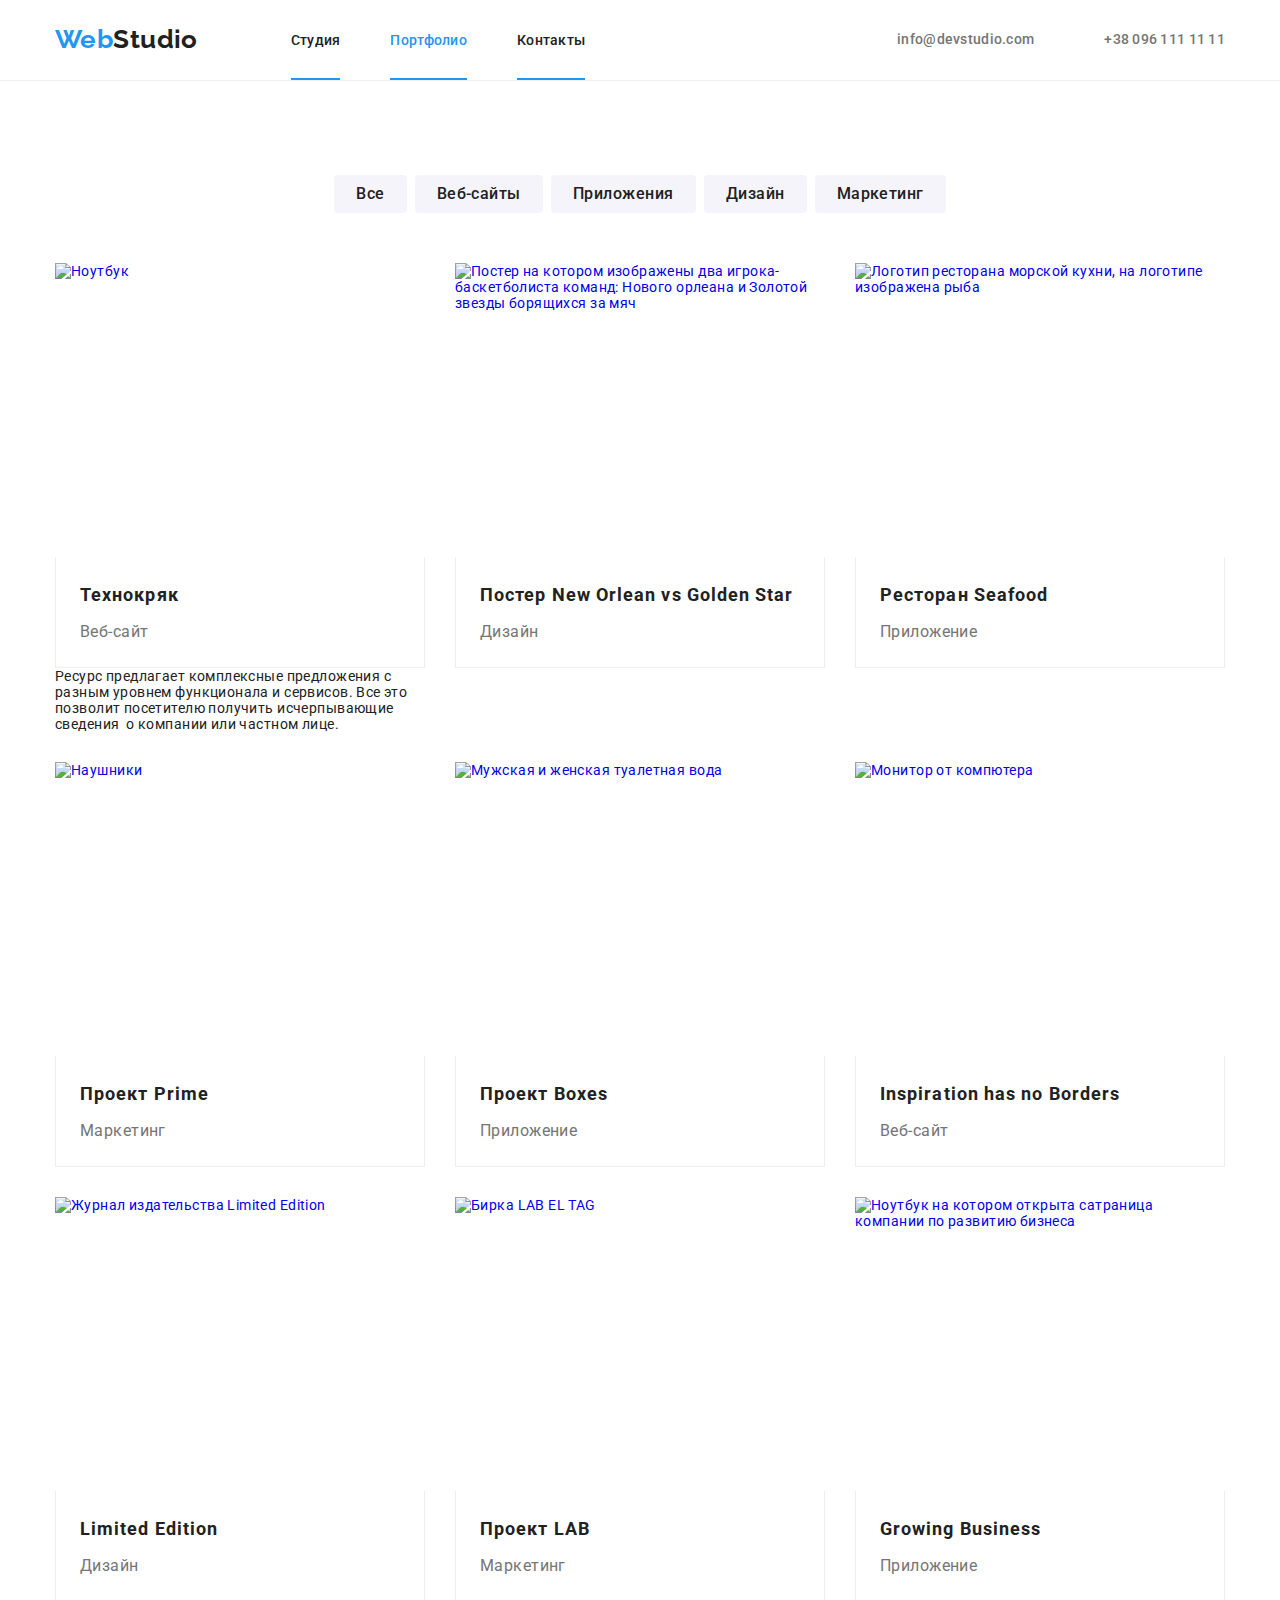
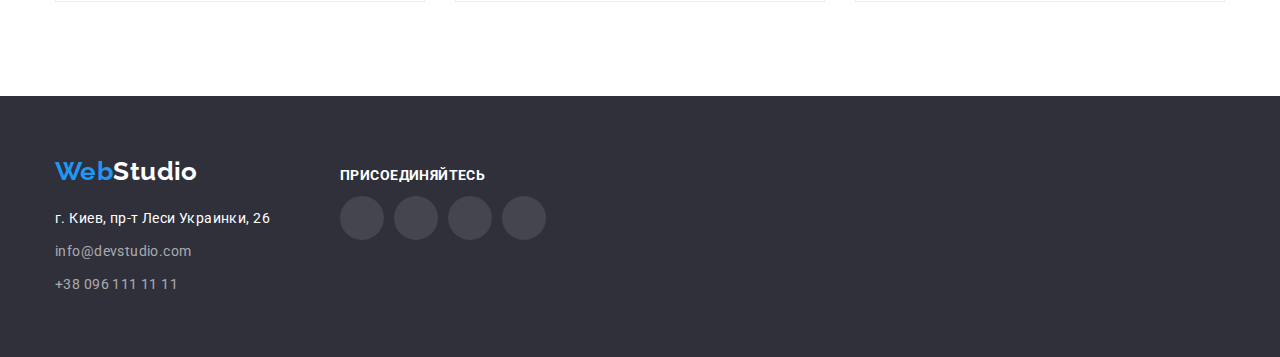
==== portfolio.html @ e8c9bcd0 "Частично сделал модальное окно и подчеркивание в шапке" ====
<!DOCTYPE html>
<html lang="ru">
  <head>
    <meta charset="UTF-8" />
    <meta http-equiv="X-UA-Compatible" content="IE=edge" />
    <meta name="viewport" content="width=device-width, initial-scale=1.0" />
    <title>Portfolio</title>
    <link rel="preconnect" href="https://fonts.googleapis.com" />
    <link rel="preconnect" href="https://fonts.gstatic.com" crossorigin />
    <link
      href="https://fonts.googleapis.com/css2?family=Raleway:wght@700&family=Roboto:wght@400;500;700;900&display=swap"
      rel="stylesheet"
    />
    <link
      rel="stylesheet"
      href="https://cdn.jsdelivr.net/npm/modern-normalize@1.1.0/modern-normalize.min.css"
    />
    <link rel="stylesheet" href="./css/styles.css" />
  </head>
  <body>
    <!-- Шапка сайта -->
    <header class="header-line">
      <div class="container main-nav">
        <nav class="main-nav">
          <a href="" class="logo link"><span class="accent">Web</span>Studio</a>
          <ul class="navigation-header-list list">
            <li class="item"><a href="index.html" class="link">Студия</a></li>
            <li class="item"><a href="portfolio.html" class="link current">Портфолио</a></li>
            <li class="item"><a href="" class="link">Контакты</a></li>
          </ul>
        </nav>
        <ul class="contacts-header-list list">
          <li class="item">
            <a href="mailto:info@devstudio.com" class="email link"
              ><svg class="icon-header" width="16" height="12">
                <use href="./images/sprite.svg#icon-envelope"></use></svg
              >info@devstudio.com</a
            >
          </li>
          <li class="item">
            <a href="tel:+380961111111" class="phone link"
              ><svg class="icon-header" width="10" height="16">
                <use href="./images/sprite.svg#icon-smartphone"></use></svg
              >+38 096 111 11 11</a
            >
          </li>
        </ul>
      </div>
    </header>
    <main>
      <!-- Портфолио -->
      <section class="section portfolio">
        <div class="container">
          <h1 class="visually-hidden">Портфолио</h1>
          <!-- Фильтр представленый списком кнопок -->
          <ul class="button-list list">
            <li class="btn-item"><button type="button" class="portfolio-btn">Все</button></li>
            <li class="btn-item"><button type="button" class="portfolio-btn">Веб-сайты</button></li>
            <li class="btn-item">
              <button type="button" class="portfolio-btn">Приложения</button>
            </li>
            <li class="btn-item"><button type="button" class="portfolio-btn">Дизайн</button></li>
            <li class="btn-item"><button type="button" class="portfolio-btn">Маркетинг</button></li>
          </ul>
          <!-- Элементы фильтруущиеся списком кнопок -->
          <ul class="portfolio-list list">
            <li class="portfolio-item">
              <a href="#" class="portfolio-link">
                <img src="./images/img-P-1.jpg" alt="Ноутбук" width="370" height="294" />
                <div class="portfolio-content-direction">
                  <h2 class="portfolio-content">Технокряк</h2>
                  <p class="portfolio-direction">Веб-сайт</p>
                </div>
              </a>
              <p class="submenu">
                Ресурс предлагает комплексные предложения с разным уровнем функционала и сервисов.
                Все это позволит посетителю получить исчерпывающие сведения  о компании или частном
                лице.
              </p>
            </li>
            <li class="portfolio-item">
              <a href="#" class="portfolio-link">
                <img
                  src="./images/img-P-2.jpg"
                  alt="Постер на котором изображены два игрока-баскетболиста команд: Нового орлеана и Золотой звезды борящихся за мяч"
                  width="370"
                  height="294"
                />
                <div class="portfolio-content-direction">
                  <h2 lang="en" class="portfolio-content">Постер New Orlean vs Golden Star</h2>
                  <p class="portfolio-direction">Дизайн</p>
                </div>
              </a>
            </li>
            <li class="portfolio-item">
              <a href="#" class="portfolio-link">
                <img
                  src="./images/img-P-3.jpg"
                  alt="Логотип ресторана морской кухни, на логотипе изображена рыба"
                  width="370"
                  height="294"
                />
                <div class="portfolio-content-direction">
                  <h2 lang="en" class="portfolio-content">Ресторан Seafood</h2>
                  <p class="portfolio-direction">Приложение</p>
                </div>
              </a>
            </li>
            <li class="portfolio-item">
              <a href="#" class="portfolio-link">
                <img src="./images/img-P-4.jpg" alt="Наушники" width="370" height="294" />
                <div class="portfolio-content-direction">
                  <h2 lang="en" class="portfolio-content">Проект Prime</h2>
                  <p class="portfolio-direction">Маркетинг</p>
                </div>
              </a>
            </li>
            <li class="portfolio-item">
              <a href="#" class="portfolio-link">
                <img
                  src="./images/img-P-5.jpg"
                  alt="Мужская и женская туалетная вода"
                  width="370"
                  height="294"
                />
                <div class="portfolio-content-direction">
                  <h2 lang="en" class="portfolio-content">Проект Boxes</h2>
                  <p class="portfolio-direction">Приложение</p>
                </div>
              </a>
            </li>
            <li class="portfolio-item">
              <a href="#" class="portfolio-link">
                <img
                  src="./images/img-P-6.jpg"
                  alt="Монитор от компютера"
                  width="370"
                  height="294"
                />
                <div class="portfolio-content-direction">
                  <h2 lang="en" class="portfolio-content">Inspiration has no Borders</h2>
                  <p class="portfolio-direction">Веб-сайт</p>
                </div>
              </a>
            </li>
            <li class="portfolio-item">
              <a href="#" class="portfolio-link">
                <img
                  src="./images/img-P-7.jpg"
                  alt="Журнал издательства Limited Edition"
                  width="370"
                  height="294"
                />
                <div class="portfolio-content-direction">
                  <h2 lang="en" class="portfolio-content">Limited Edition</h2>
                  <p class="portfolio-direction">Дизайн</p>
                </div>
              </a>
            </li>
            <li class="portfolio-item">
              <a href="#" class="portfolio-link">
                <img src="./images/img-P-8.jpg" alt="Бирка LAB EL TAG" width="370" height="294" />
                <div class="portfolio-content-direction">
                  <h2 lang="en" class="portfolio-content">Проект LAB</h2>
                  <p class="portfolio-direction">Маркетинг</p>
                </div>
              </a>
            </li>
            <li class="portfolio-item">
              <a href="#" class="portfolio-link">
                <img
                  src="./images/img-P-9.jpg"
                  alt="Ноутбук на котором открыта сатраница компании по развитию бизнеса"
                  width="370"
                  height="294"
                />
                <div class="portfolio-content-direction">
                  <h2 lang="en" class="portfolio-content">Growing Business</h2>
                  <p class="portfolio-direction">Приложение</p>
                </div>
              </a>
            </li>
          </ul>
        </div>
      </section>
    </main>
    <!-- Подвал сайта -->
    <footer class="footer">
      <div class="container contacts">
        <div class="address-contacts">
          <a href="./index.html" class="footer-logo link"><span class="accent">Web</span>Studio</a>
          <address>
            <ul class="footer-list list">
              <li class="footer-item">
                <a
                  href="https://goo.gl/maps/5S5dMyk2Rb5R47MP8"
                  target="_blank"
                  rel="noopener noreferrer"
                  class="footer-office link"
                  >г. Киев, пр-т Леси Украинки, 26</a
                >
              </li>
              <li class="footer-item">
                <a href="mailto:info@devstudio.com" class="footer-contact link"
                  >info@devstudio.com</a
                >
              </li>
              <li class="footer-item">
                <a href="tel:+380961111111" class="footer-contact link">+38 096 111 11 11</a>
              </li>
            </ul>
          </address>
        </div>
        <div class="socials-contacts">
          <p class="team-name-footer">присоединяйтесь</p>
          <ul class="socials-footer list">
            <li class="socials-item">
              <a
                class="socials-link-footer link"
                href=""
                target="_blank"
                rel="noopener noreferrer"
                aria-label="иконка Instagram"
              >
                <svg class="socials-icom" width="20" height="20">
                  <use href="./images/sprite.svg#icon-instagram"></use>
                </svg>
              </a>
            </li>
            <li class="socials-item">
              <a
                class="socials-link-footer link"
                href=""
                target="_blank"
                rel="noopener noreferrer"
                aria-label="иконка Twitter"
              >
                <svg class="socials-icom" width="20" height="20">
                  <use href="./images/sprite.svg#icon-twitter"></use>
                </svg>
              </a>
            </li>
            <li class="socials-item">
              <a
                class="socials-link-footer link"
                href=""
                target="_blank"
                rel="noopener noreferrer"
                aria-label="иконка Facebook"
              >
                <svg class="socials-icom" width="20" height="20">
                  <use href="./images/sprite.svg#icon-facebook"></use>
                </svg>
              </a>
            </li>
            <li class="socials-item">
              <a
                class="socials-link-footer link"
                href=""
                target="_blank"
                rel="noopener noreferrer"
                aria-label="иконка Linkedin"
              >
                <svg class="socials-icom" width="20" height="20">
                  <use href="./images/sprite.svg#icon-linkedin"></use>
                </svg>
              </a>
            </li>
          </ul>
        </div>
      </div>
    </footer>
  </body>
</html>
---- css/styles.css ----
:root {
  --main-font: 'Roboto', sans-serif;
  --secondary-font: 'Raleway', sans-serif;
  /* Цвет текста */
  --basic-color: #212121;
  --secondary-color: #757575;
  --logo-color: #000000;
  --logo-footer: #ffffff;
  --contacts-footer: #ffffff;
  --contacts-list-footer: rgba(255, 255, 255, 0.6);
  --title: #ffffff;
  --button: #ffffff;
  --office: #ffffff;
  --item: #ffffff;
  /* Цвет фона */
  --dark-bg: #2f303a;
  --secondary-bg: #f5f4fa;
  /* Акцент цвета текста и фона*/
  --accent-color: #2196f3;
  --accent-color-hover: #188ce8;
  /* Цвет линий*/
  --card-line: #eeeeee;
  /* Переменная зазоров между карточками*/
  --filter-list-card: 30px;
}
body {
  font-family: var(--main-font);
  color: var(--basic-color);
  font-size: 14px;
  letter-spacing: 0.03em;
  background-color: #ffffff;
}
.visually-hidden {
  position: absolute;
  width: 1px;
  height: 1px;
  margin: -1px;
  border: 0;
  padding: 0;
  white-space: nowrap;
  clip-path: inset(100%);
  clip: rect(0 0 0 0);
  overflow: hidden;
}
address {
  font-style: normal;
}
/* Убираем маркеры неупорядоченого списка */
.list {
  padding: 0;
  margin: 0;
  list-style: none;
}
/* Убираем декорацыю текста */
.link {
  text-decoration: none;
}
/* скидываем margin селекторам тегов */
ul,
p,
h1,
h2,
h3 {
  margin-top: 0;
  margin-bottom: 0;
}
img {
  display: block;
  max-width: 100%;
  height: auto;
}
.container {
  margin-left: auto;
  margin-right: auto;
  width: 1200px;
  padding-left: 15px;
  padding-right: 15px;
}
.section {
  padding-top: 94px;
  padding-bottom: 94px;
}
/* ------------------ Шапка ------------------ */
.header-line {
  border-bottom: 1px solid var(--card-line);
}
.contacts-header-list {
  display: flex;
  align-items: center;
  margin-left: auto;
}
.contacts-header-list .item + .item {
  margin-left: 50px;
}
.main-nav {
  display: flex;
  align-items: center;
}
/* Ссылка с логотипом */
.logo .accent {
  color: var(--accent-color);
}
.logo {
  padding: 24px 0px 25px;
  color: var(--main-font);
  font-family: var(--secondary-font);
  font-weight: 700;
  font-size: 26px;
  line-height: 1.19;
}
/* Список навигации */
.navigation-header-list {
  display: flex;
  align-items: center;
  margin-left: 93px;
}
.navigation-header-list .item + .item {
  margin-left: 50px;
}
.navigation-header-list .link {
  position: relative;
  padding: 32px 0px;
  font-weight: 500;
  line-height: 1.14;
  color: var(--basic-color);
  letter-spacing: 0.02em;
}
.navigation-header-list .link:hover,
.navigation-header-list .link:focus {
  color: var(--accent-color);
}
.navigation-header-list .current {
  color: var(--accent-color);
}
/* Список контактов */
.contacts-header-list .email {
  padding: 32px 0px;
  font-weight: 500;
  display: flex;
  align-items: center;
  line-height: 1.14;
  letter-spacing: 0.02em;
  font-style: normal;
  color: var(--secondary-color);
}
.contacts-header-list .email:hover,
.contacts-header-list .email:focus {
  color: var(--accent-color);
}
.contacts-header-list .phone {
  padding: 32px 0px;
  font-weight: 500;
  display: flex;
  align-items: center;
  line-height: 1.14;
  letter-spacing: 0.02em;
  font-style: normal;
  color: var(--secondary-color);
}
.contacts-header-list .phone:hover,
.contacts-header-list .phone:focus {
  color: var(--accent-color);
}
/* Иконки конверта и смартфона*/
.icon-header {
  margin-right: 10px;
  fill: currentColor;
}
/* Декорации ссылок шапки сайта (акцент нахождения на разделе) */
.navigation-header-list .link::after {
  position: absolute;
  bottom: 0;
  left: 0;
  content: '';
  display: block;
  width: 100%;
  height: 2px;
  background-color: var(--accent-color);
}

/* ------------------ Герой ------------------ */
/* Заглавие */
.hero {
  max-width: 1600px;
  height: 600px;
  margin-left: auto;
  margin-right: auto;
  text-align: center;
  background-color: var(--dark-bg);
  background-image: linear-gradient(to right, rgba(47, 48, 58, 0.4), rgba(47, 48, 58, 0.4)),
    url(../images/bg-hero.jpg);
  background-repeat: no-repeat;
  background-size: cover;
  background-position: center;
  padding-top: 200px;
  padding-bottom: 200px;
}
.hero-title {
  margin-bottom: 30px;
  margin-left: auto;
  margin-right: auto;
  width: 696px;
  font-weight: 900;
  font-size: 44px;
  line-height: 1.36;
  text-align: center;
  color: var(--title);
  letter-spacing: 0.06em;
  text-transform: uppercase;
}
/* Кнопка заказа услуги */
.hero-button {
  border-radius: 4px;
  border: none;
  padding: 10px 32px;
  min-width: 200px;
  box-shadow: 0px 4px 4px rgba(0, 0, 0, 0.15);
  font-family: var(--main-font);
  font-weight: 700;
  font-size: 16px;
  line-height: 1.87;
  letter-spacing: 0.06em;
  background-color: var(--accent-color);
  color: var(--button);
  cursor: pointer;
}
.hero-button:hover,
.hero-button:focus {
  background-color: var(--accent-color-hover);
}
/* Модальное окно */
.backdrop {
  position: fixed;
  left: 0;
  top: 0;
  width: 100%;
  height: 100%;
  z-index: 100;
}
.backdrop.is-hidden {
  opacity: 0;
  pointer-events: none;
}
.modal {
  position: absolute;
  top: 50%;
  left: 50%;
  transform: translate(-50%, -50%);
  min-width: 528px;
  min-height: 581px;
  padding: 15px;
  background-color: #ffffff;
}
/* ------------------ Приемущества ------------------ */
/* Приемущества работы */
.priority {
  padding-bottom: 0px;
}
.priority-list {
  display: flex;
  justify-content: center;
}
.priority-item {
  width: 270px;
}
.priority-item:not(:last-child) {
  margin-right: var(--filter-list-card);
}
.priority-subtitle {
  font-weight: 700;
  margin-bottom: 10px;
  line-height: 1.14;
  font-size: 14px;
  color: var(--basic-color);
  text-transform: uppercase;
}
/* Иконки */
.icon-priority {
  display: flex;
  justify-content: center;
  align-items: center;
  height: 120px;
  margin-bottom: 30px;
  background: #f5f4fa;
  border-radius: 4px;
}
/* Текстовый контент к приемуществам работы */
.priority-text {
  font-weight: 400;
  line-height: 1.71;
  color: var(--secondary-color);
}
/* ------------------ Работы ------------------ */
/* Чем мы занмаемся */
.works-title {
  margin-bottom: 50px;
  font-weight: 700;
  line-height: 1.17;
  font-size: 36px;
  text-align: center;
  color: var(--basic-color);
}
.works-list {
  display: flex;
}
.works-item:not(:last-child) {
  margin-right: var(--filter-list-card);
}
.works-item {
  position: relative;
}
.box-works-description {
  position: absolute;
  bottom: 0;
  right: 0;
  content: '';
  display: block;
  width: 100%;
  height: 70px;
  background-color: rgba(47, 48, 58, 0.8);
}
.works-description {
  margin-top: 27px;
  font-weight: 700;
  font-size: 14px;
  line-height: 1.14;
  text-align: center;
  letter-spacing: 0.03em;
  text-transform: uppercase;
  color: #ffffff;
}
/* ------------------ Команда ------------------ */
/* Наша команда */
.team {
  background-color: var(--secondary-bg);
}
.team-title {
  margin-bottom: 50px;
  font-weight: 700;
  line-height: 1.17;
  font-size: 36px;
  text-align: center;
  color: var(--basic-color);
}
.team-list {
  display: flex;
}
.team-item {
  background-color: var(--item);
  box-shadow: 0px 1px 3px rgba(0, 0, 0, 0.12), 0px 1px 1px rgba(0, 0, 0, 0.14),
    0px 2px 1px rgba(0, 0, 0, 0.2);
  border-radius: 0px 0px 4px 4px;
}
.team-item:not(:last-child) {
  margin-right: var(--filter-list-card);
}
.team-descr {
  padding-top: 30px;
  padding-bottom: 30px;
}
/* Список имен представителей нашей команди */
.team-name {
  margin-bottom: 10px;
  font-weight: 500;
  line-height: 1.19;
  font-size: 16px;
  text-align: center;
  color: var(--basic-color);
}
/* Должности представителей нашей команды */
.team-position {
  margin-bottom: 16px;
  font-weight: 400;
  line-height: 1.19;
  font-size: 16px;
  text-align: center;
  color: var(--secondary-color);
}
/* Соцыальные сети представителей нашей команды */
.socials {
  display: flex;
  justify-content: center;
  align-items: center;
}
.socials-item:not(:last-child) {
  margin-right: 10px;
}
.socials-link {
  display: flex;
  justify-content: center;
  align-items: center;
  width: 44px;
  height: 44px;
  background-color: #ffffff;
  color: #afb1b8;
  border-radius: 50%;
}
.socials-link:hover,
.socials-link:focus {
  background-color: #2196f3;
  color: #ffffff;
}
.socials-icom {
  fill: currentColor;
}
/*-------------- Постоянные клиенти --------------*/
.klient-title {
  margin-bottom: 50px;
  font-weight: 700;
  line-height: 1.17;
  font-size: 36px;
  text-align: center;
  color: var(--basic-color);
}
.klient-list {
  display: flex;
  justify-content: center;
}
.klient-item:not(:last-child) {
  margin-right: 30px;
}
.logo-klient {
  fill: currentColor;
}
.klient-link {
  display: flex;
  justify-content: center;
  align-items: center;
  background-color: #ffffff;
  color: #afb1b8;
  width: 170px;
  height: 92px;
  border: 1px solid #afb1b8;
  border-radius: 4px;
}
.klient-link:hover,
.klient-link:focus {
  border: 1px solid #2196f3;
  color: #2196f3;
}
/* ------------------ Портфолио ------------------*/
/* Кнопки фильтров из списка кнопок портфолио*/
.portfolio-btn {
  border-radius: 4px;
  padding: 6px 22px;
  border: none;
  font-family: var(----main-font);
  font-weight: 500;
  font-size: 16px;
  line-height: 1.62;
  letter-spacing: 0.03em;
  background-color: var(--secondary-bg);
  color: var(--basic-color);
  text-align: center;
  cursor: pointer;
}
.portfolio-btn:hover,
.portfolio-btn:focus {
  background-color: var(--accent-color);
  color: var(--button);
  box-shadow: 0px 3px 1px rgba(0, 0, 0, 0.1), 0px 1px 2px rgba(0, 0, 0, 0.08),
    0px 2px 2px rgba(0, 0, 0, 0.12);
}
.button-list {
  display: flex;
  justify-content: center;
  margin-bottom: 50px;
}
.btn-item:not(:last-child) {
  margin-right: 8px;
}
/* Контент и направление контента фильтрующигося списком портфолио */
.portfolio-list {
  display: flex;
  flex-wrap: wrap;
  margin-top: calc(-1 * var(--filter-list-card));
  margin-left: calc(-1 * var(--filter-list-card));
}
.portfolio-list .portfolio-item {
  flex-basis: calc(100% / 3 - var(--filter-list-card));
  margin-top: var(--filter-list-card);
  margin-left: var(--filter-list-card);
}
.portfolio-content-direction {
  padding: 20px 24px;
  border: 1px solid var(--card-line);
  border-top: none;
}
.portfolio-content {
  margin-bottom: 4px;
  font-weight: 700;
  font-size: 18px;
  line-height: 2;
  letter-spacing: 0.06em;
  color: var(--basic-color);
}
.portfolio-direction {
  font-weight: 400;
  font-size: 16px;
  line-height: 1.87;
  color: var(--secondary-color);
}
/* выбор позиции в портфолио*/
.portfolio-item:hover,
.portfolio-item:focus {
  box-shadow: 0px 1px 1px rgba(0, 0, 0, 0.12), 0px 4px 4px rgba(0, 0, 0, 0.06),
    1px 4px 6px rgba(0, 0, 0, 0.16);
}
.portfolio-link {
  text-decoration: none;
}
/* Фокус Tab всеравно НЕ РАБОТАЕТ*/
.portfolio-link:hover,
.portfolio-link:focus {
  box-shadow: 0px 1px 1px rgba(0, 0, 0, 0.12), 0px 4px 4px rgba(0, 0, 0, 0.06),
    1px 4px 6px rgba(0, 0, 0, 0.16);
}
/* выбор субменю*/
.submenu {
  padding: 0;
  margin: 0;
  list-style: none;
  background-color: #ffffff;
}
.portfolio-item:hover .submenu {
  display: block;
}
/* ------------------ Подвал ------------------ */
/* Ссылка с логотипом футера */
.footer {
  background-color: var(--dark-bg);
  padding-top: 60px;
  padding-bottom: 60px;
}
.contacts {
  display: flex;
  align-items: baseline;
}
.address-contacts {
  margin-right: 70px;
}
.footer-logo .accent {
  color: var(--accent-color);
}
.footer-logo {
  display: block;
  margin-bottom: 20px;
  color: var(--logo-footer);
  font-family: var(--secondary-font);
  font-weight: 700;
  font-size: 26px;
  line-height: 1.19;
}
.footer-item:not(:last-child) {
  margin-bottom: 9px;
}
/* Список контактов футера */
.footer-contact {
  line-height: 1.71;
  font-weight: 400;
  color: var(--contacts-list-footer);
}
/* Почтовый адрес */
.footer-office {
  font-weight: 400;
  line-height: 1.71;
  color: var(--office);
}
.footer-contact:hover,
.footer-contact:focus,
.footer-office:hover,
.footer-office:focus {
  color: var(--accent-color);
}
/* Соцыальные сети */
.socials-footer {
  display: flex;
  margin-top: 20px;
}
.team-name-footer {
  font-weight: 700;
  line-height: 1.14px;
  color: #ffffff;
  text-transform: uppercase;
}
.socials-link-footer {
  display: flex;
  justify-content: center;
  align-items: center;
  width: 44px;
  height: 44px;
  color: #ffffff;
  border-radius: 50%;
  background: rgba(255, 255, 255, 0.1);
}
.socials-link-footer:hover,
.socials-link-footer:focus {
  background-color: #2196f3;
}
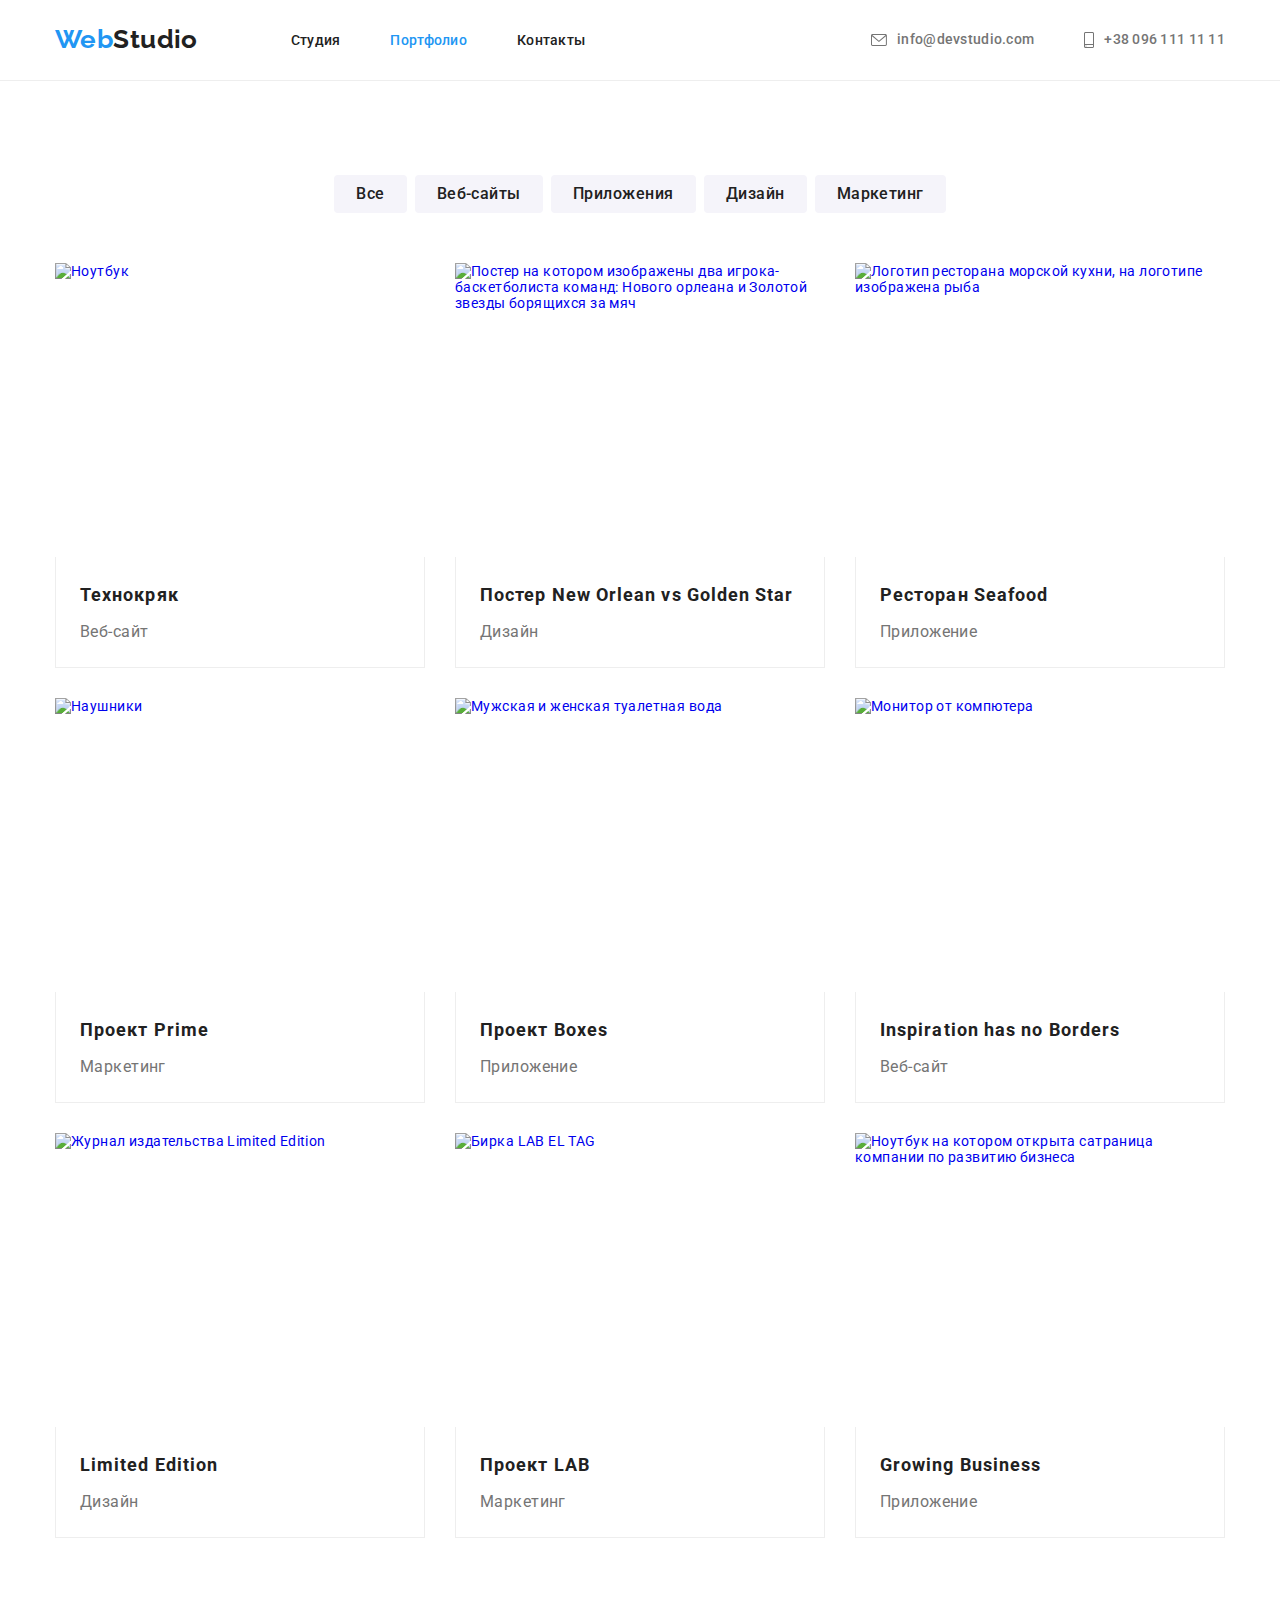
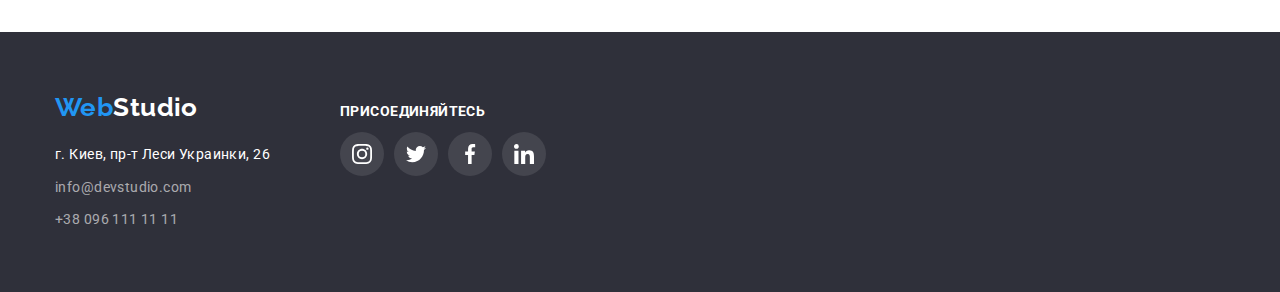
==== commit eac6daf3: "Выполнил ДЗ за 5-модуль 9-занятие" ====
--- a/portfolio.html
+++ b/portfolio.html
@@ -66,41 +66,55 @@
           <ul class="portfolio-list list">
             <li class="portfolio-item">
               <a href="#" class="portfolio-link">
-                <img src="./images/img-P-1.jpg" alt="Ноутбук" width="370" height="294" />
+                <div class="picture">
+                  <img src="./images/img-P-1.jpg" alt="Ноутбук" width="370" height="294" />
+                  <p class="submenu">
+                    Ресурс предлагает комплексные предложения с разным уровнем функционала и
+                    сервисов. Все это позволит посетителю получить исчерпывающие сведения о компании
+                    или частном лице.
+                  </p>
+                </div>
                 <div class="portfolio-content-direction">
                   <h2 class="portfolio-content">Технокряк</h2>
                   <p class="portfolio-direction">Веб-сайт</p>
                 </div>
               </a>
-              <p class="submenu">
-                Ресурс предлагает комплексные предложения с разным уровнем функционала и сервисов.
-                Все это позволит посетителю получить исчерпывающие сведения  -о компании или частном
-                лице.
-              </p>
-            </li>
-            <li class="portfolio-item">
-              <a href="#" class="portfolio-link">
+            </li>
+            <li class="portfolio-item">
+              <a href="#" class="portfolio-link">
+                <div class="picture">
                 <img
                   src="./images/img-P-2.jpg"
                   alt="Постер на котором изображены два игрока-баскетболиста команд: Нового орлеана и Золотой звезды борящихся за мяч"
                   width="370"
                   height="294"
                 />
+                <p class="submenu">
+                    Ресурс предлагает комплексные предложения с разным уровнем функционала и
+                    сервисов. Все это позволит посетителю получить исчерпывающие сведения о компании
+                    или частном лице.
+                  </p>
+                  </div>
                 <div class="portfolio-content-direction">
                   <h2 lang="en" class="portfolio-content">Постер New Orlean vs Golden Star</h2>
                   <p class="portfolio-direction">Дизайн</p>
                 </div>
-              </a>
-            </li>
-            <li class="portfolio-item">
-              <a href="#" class="portfolio-link">
+            </li>
+            <li class="portfolio-item">
+              <a href="#" class="portfolio-link">
+                <div class="picture">
                 <img
                   src="./images/img-P-3.jpg"
                   alt="Логотип ресторана морской кухни, на логотипе изображена рыба"
                   width="370"
                   height="294"
                 />
+                <p class="submenu">
+                    Ресурс предлагает комплексные предложения с разным уровнем функционала и
+                    сервисов. Все это позволит посетителю получить исчерпывающие сведения о компании
+                    или частном лице.
+                  </p>
+                  </div>
                 <div class="portfolio-content-direction">
                   <h2 lang="en" class="portfolio-content">Ресторан Seafood</h2>
                   <p class="portfolio-direction">Приложение</p>
@@ -109,7 +123,14 @@
             </li>
             <li class="portfolio-item">
               <a href="#" class="portfolio-link">
+                <div class="picture">
                 <img src="./images/img-P-4.jpg" alt="Наушники" width="370" height="294" />
+                <p class="submenu">
+                    Ресурс предлагает комплексные предложения с разным уровнем функционала и
+                    сервисов. Все это позволит посетителю получить исчерпывающие сведения о компании
+                    или частном лице.
+                  </p>
+                  </div>
                 <div class="portfolio-content-direction">
                   <h2 lang="en" class="portfolio-content">Проект Prime</h2>
                   <p class="portfolio-direction">Маркетинг</p>
@@ -118,12 +139,19 @@
             </li>
             <li class="portfolio-item">
               <a href="#" class="portfolio-link">
+                <div class="picture">
                 <img
                   src="./images/img-P-5.jpg"
                   alt="Мужская и женская туалетная вода"
                   width="370"
                   height="294"
                 />
+                <p class="submenu">
+                    Ресурс предлагает комплексные предложения с разным уровнем функционала и
+                    сервисов. Все это позволит посетителю получить исчерпывающие сведения о компании
+                    или частном лице.
+                  </p>
+                  </div>
                 <div class="portfolio-content-direction">
                   <h2 lang="en" class="portfolio-content">Проект Boxes</h2>
                   <p class="portfolio-direction">Приложение</p>
@@ -132,12 +160,19 @@
             </li>
             <li class="portfolio-item">
               <a href="#" class="portfolio-link">
+                <div class="picture">
                 <img
                   src="./images/img-P-6.jpg"
                   alt="Монитор от компютера"
                   width="370"
                   height="294"
                 />
+                <p class="submenu">
+                    Ресурс предлагает комплексные предложения с разным уровнем функционала и
+                    сервисов. Все это позволит посетителю получить исчерпывающие сведения о компании
+                    или частном лице.
+                  </p>
+                  </div>
                 <div class="portfolio-content-direction">
                   <h2 lang="en" class="portfolio-content">Inspiration has no Borders</h2>
                   <p class="portfolio-direction">Веб-сайт</p>
@@ -146,12 +181,19 @@
             </li>
             <li class="portfolio-item">
               <a href="#" class="portfolio-link">
-                <img
+                <div class="picture">
+                          <img
                   src="./images/img-P-7.jpg"
                   alt="Журнал издательства Limited Edition"
                   width="370"
                   height="294"
                 />
+                <p class="submenu">
+                    Ресурс предлагает комплексные предложения с разным уровнем функционала и
+                    сервисов. Все это позволит посетителю получить исчерпывающие сведения о компании
+                    или частном лице.
+                  </p>
+                  </div>
                 <div class="portfolio-content-direction">
                   <h2 lang="en" class="portfolio-content">Limited Edition</h2>
                   <p class="portfolio-direction">Дизайн</p>
@@ -160,7 +202,14 @@
             </li>
             <li class="portfolio-item">
               <a href="#" class="portfolio-link">
+                <div class="picture">
                 <img src="./images/img-P-8.jpg" alt="Бирка LAB EL TAG" width="370" height="294" />
+                <p class="submenu">
+                    Ресурс предлагает комплексные предложения с разным уровнем функционала и
+                    сервисов. Все это позволит посетителю получить исчерпывающие сведения о компании
+                    или частном лице.
+                  </p>
+                  </div>
                 <div class="portfolio-content-direction">
                   <h2 lang="en" class="portfolio-content">Проект LAB</h2>
                   <p class="portfolio-direction">Маркетинг</p>
@@ -169,12 +218,19 @@
             </li>
             <li class="portfolio-item">
               <a href="#" class="portfolio-link">
+                <div class="picture">
                 <img
                   src="./images/img-P-9.jpg"
                   alt="Ноутбук на котором открыта сатраница компании по развитию бизнеса"
                   width="370"
                   height="294"
                 />
+                <p class="submenu">
+                    Ресурс предлагает комплексные предложения с разным уровнем функционала и
+                    сервисов. Все это позволит посетителю получить исчерпывающие сведения о компании
+                    или частном лице.
+                  </p>
+                  </div>
                 <div class="portfolio-content-direction">
                   <h2 lang="en" class="portfolio-content">Growing Business</h2>
                   <p class="portfolio-direction">Приложение</p>
--- a/css/styles.css
+++ b/css/styles.css
@@ -167,17 +167,17 @@
   fill: currentColor;
 }
 /* Декорации ссылок шапки сайта (акцент нахождения на разделе) */
-.navigation-header-list .link::after {
+.navigation-header-list .link:hover::after {
   position: absolute;
   bottom: 0;
   left: 0;
   content: '';
   display: block;
   width: 100%;
-  height: 2px;
+  height: 4px;
+  border-radius: 2px;
   background-color: var(--accent-color);
 }
-
 /* ------------------ Герой ------------------ */
 /* Заглавие */
 .hero {
@@ -250,6 +250,20 @@
   min-height: 581px;
   padding: 15px;
   background-color: #ffffff;
+}
+.modal-btn {
+  position: absolute;
+  top: 8px;
+  right: 8px;
+  display: flex;
+  align-items: center;
+  justify-content: center;
+  width: 30px;
+  height: 30px;
+  background: #ffffff;
+  border: 1px solid rgba(0, 0, 0, 0.1);
+  border-radius: 50%;
+  cursor: pointer;
 }
 /* ------------------ Приемущества ------------------ */
 /* Приемущества работы */
@@ -515,14 +529,28 @@
   box-shadow: 0px 1px 1px rgba(0, 0, 0, 0.12), 0px 4px 4px rgba(0, 0, 0, 0.06),
     1px 4px 6px rgba(0, 0, 0, 0.16);
 }
-/* выбор субменю*/
+/* Cубменю*/
+.picture {
+  position: relative;
+}
 .submenu {
-  padding: 0;
+  position: absolute;
+  left: 0;
+  bottom: 0;
+  width: 100%;
+  height: 294px;
+  padding: 63px 24px;
   margin: 0;
-  list-style: none;
-  background-color: #ffffff;
-}
-.portfolio-item:hover .submenu {
+  font-style: normal;
+  font-weight: 400;
+  font-size: 18px;
+  line-height: 1.55;
+  letter-spacing: 0.03em;
+  background: rgba(33, 150, 243, 0.9);
+  color: #ffffff;
+  display: none;
+}
+.portfolio-link:hover .submenu {
   display: block;
 }
 /* ------------------ Подвал ------------------ */
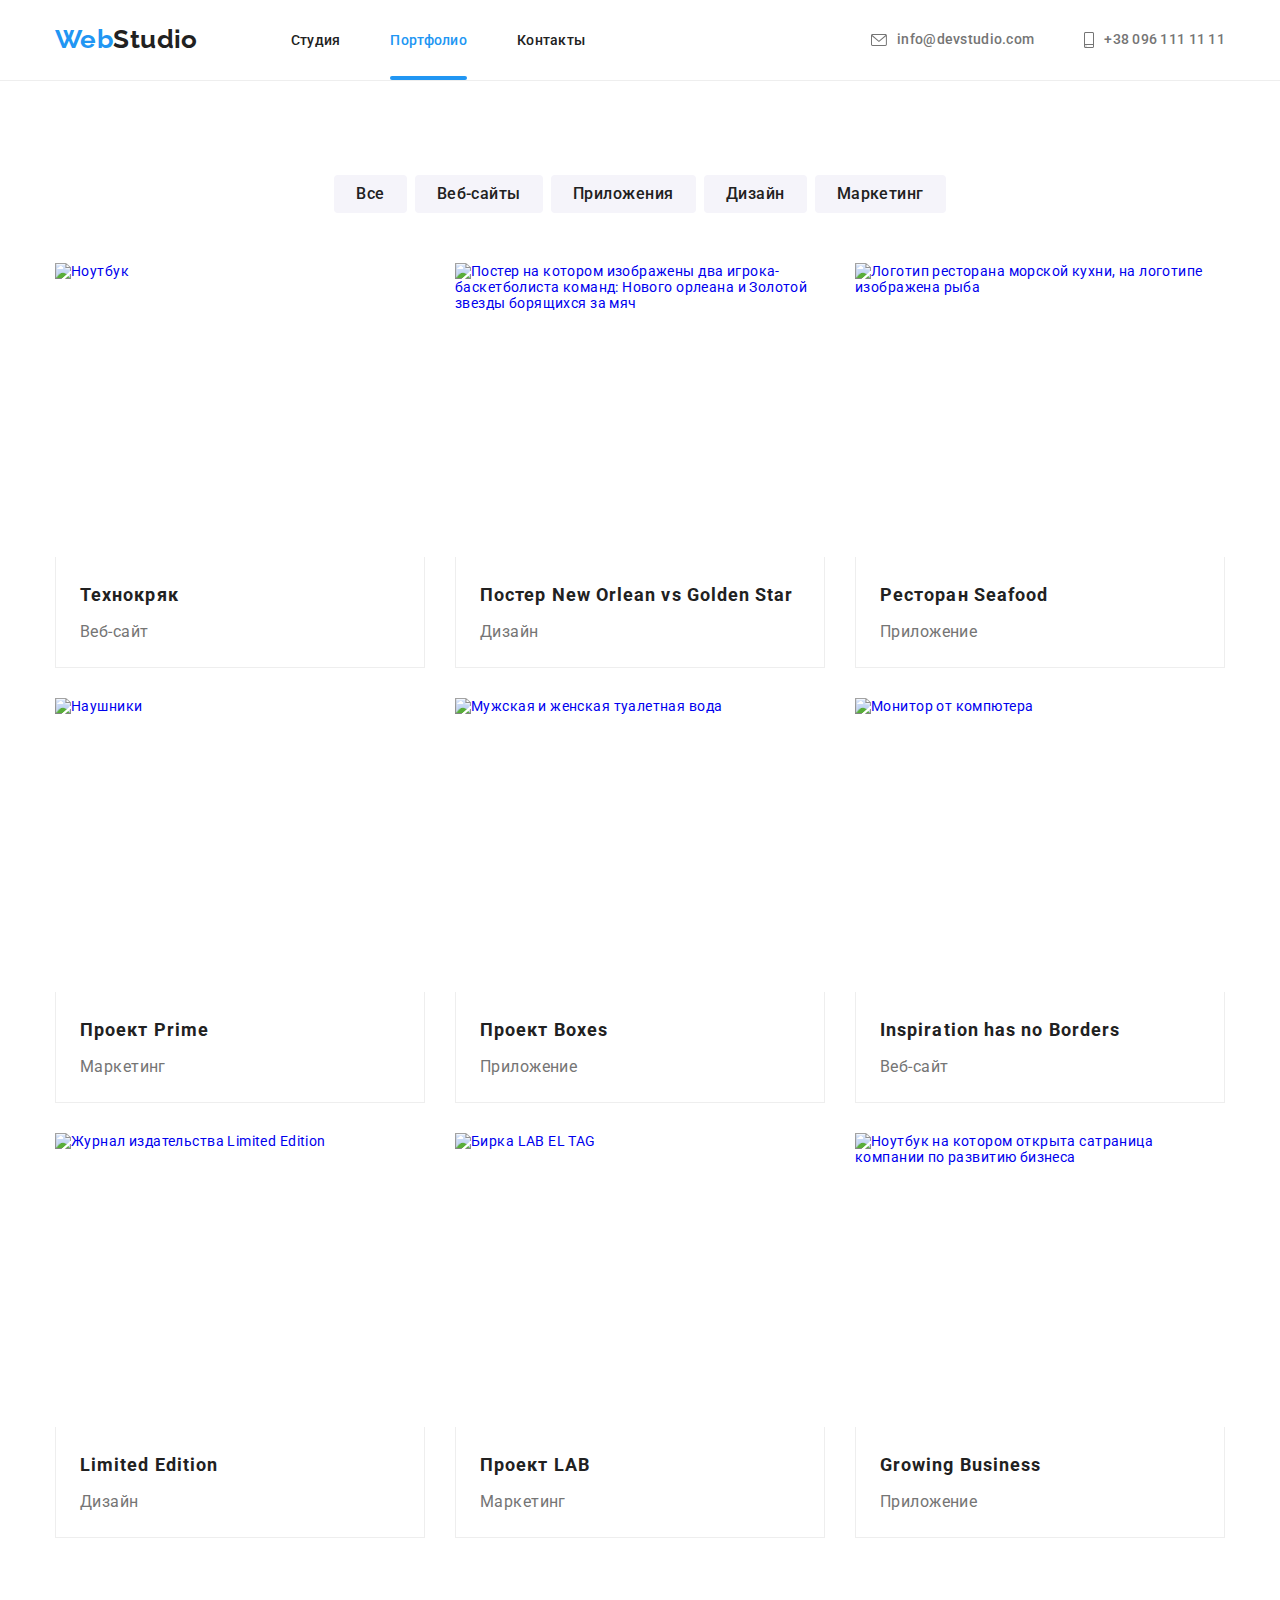
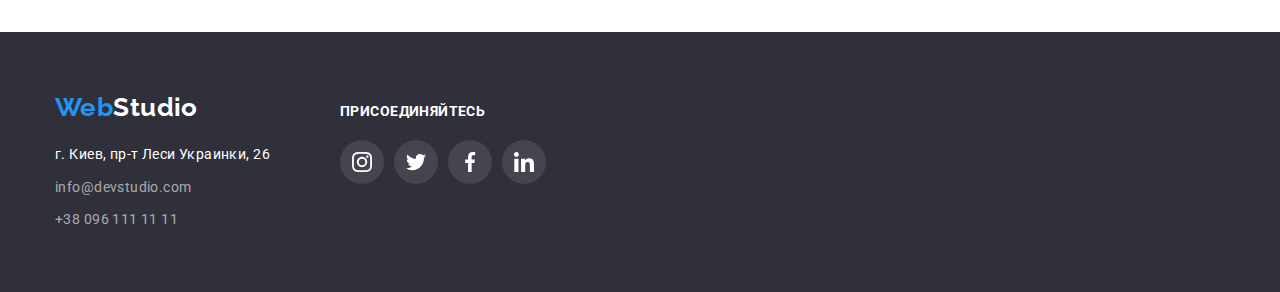
==== commit b19b2661: "Закончил футер" ====
--- a/portfolio.html
+++ b/portfolio.html
@@ -83,38 +83,39 @@
             <li class="portfolio-item">
               <a href="#" class="portfolio-link">
                 <div class="picture">
-                <img
-                  src="./images/img-P-2.jpg"
-                  alt="Постер на котором изображены два игрока-баскетболиста команд: Нового орлеана и Золотой звезды борящихся за мяч"
-                  width="370"
-                  height="294"
-                />
-                <p class="submenu">
-                    Ресурс предлагает комплексные предложения с разным уровнем функционала и
-                    сервисов. Все это позволит посетителю получить исчерпывающие сведения о компании
-                    или частном лице.
-                  </p>
-                  </div>
+                  <img
+                    src="./images/img-P-2.jpg"
+                    alt="Постер на котором изображены два игрока-баскетболиста команд: Нового орлеана и Золотой звезды борящихся за мяч"
+                    width="370"
+                    height="294"
+                  />
+                  <p class="submenu">
+                    Ресурс предлагает комплексные предложения с разным уровнем функционала и
+                    сервисов. Все это позволит посетителю получить исчерпывающие сведения о компании
+                    или частном лице.
+                  </p>
+                </div>
                 <div class="portfolio-content-direction">
                   <h2 lang="en" class="portfolio-content">Постер New Orlean vs Golden Star</h2>
                   <p class="portfolio-direction">Дизайн</p>
                 </div>
-            </li>
-            <li class="portfolio-item">
-              <a href="#" class="portfolio-link">
-                <div class="picture">
-                <img
-                  src="./images/img-P-3.jpg"
-                  alt="Логотип ресторана морской кухни, на логотипе изображена рыба"
-                  width="370"
-                  height="294"
-                />
-                <p class="submenu">
-                    Ресурс предлагает комплексные предложения с разным уровнем функционала и
-                    сервисов. Все это позволит посетителю получить исчерпывающие сведения о компании
-                    или частном лице.
-                  </p>
-                  </div>
+              </a>
+            </li>
+            <li class="portfolio-item">
+              <a href="#" class="portfolio-link">
+                <div class="picture">
+                  <img
+                    src="./images/img-P-3.jpg"
+                    alt="Логотип ресторана морской кухни, на логотипе изображена рыба"
+                    width="370"
+                    height="294"
+                  />
+                  <p class="submenu">
+                    Ресурс предлагает комплексные предложения с разным уровнем функционала и
+                    сервисов. Все это позволит посетителю получить исчерпывающие сведения о компании
+                    или частном лице.
+                  </p>
+                </div>
                 <div class="portfolio-content-direction">
                   <h2 lang="en" class="portfolio-content">Ресторан Seafood</h2>
                   <p class="portfolio-direction">Приложение</p>
@@ -124,13 +125,13 @@
             <li class="portfolio-item">
               <a href="#" class="portfolio-link">
                 <div class="picture">
-                <img src="./images/img-P-4.jpg" alt="Наушники" width="370" height="294" />
-                <p class="submenu">
-                    Ресурс предлагает комплексные предложения с разным уровнем функционала и
-                    сервисов. Все это позволит посетителю получить исчерпывающие сведения о компании
-                    или частном лице.
-                  </p>
-                  </div>
+                  <img src="./images/img-P-4.jpg" alt="Наушники" width="370" height="294" />
+                  <p class="submenu">
+                    Ресурс предлагает комплексные предложения с разным уровнем функционала и
+                    сервисов. Все это позволит посетителю получить исчерпывающие сведения о компании
+                    или частном лице.
+                  </p>
+                </div>
                 <div class="portfolio-content-direction">
                   <h2 lang="en" class="portfolio-content">Проект Prime</h2>
                   <p class="portfolio-direction">Маркетинг</p>
@@ -140,18 +141,18 @@
             <li class="portfolio-item">
               <a href="#" class="portfolio-link">
                 <div class="picture">
-                <img
-                  src="./images/img-P-5.jpg"
-                  alt="Мужская и женская туалетная вода"
-                  width="370"
-                  height="294"
-                />
-                <p class="submenu">
-                    Ресурс предлагает комплексные предложения с разным уровнем функционала и
-                    сервисов. Все это позволит посетителю получить исчерпывающие сведения о компании
-                    или частном лице.
-                  </p>
-                  </div>
+                  <img
+                    src="./images/img-P-5.jpg"
+                    alt="Мужская и женская туалетная вода"
+                    width="370"
+                    height="294"
+                  />
+                  <p class="submenu">
+                    Ресурс предлагает комплексные предложения с разным уровнем функционала и
+                    сервисов. Все это позволит посетителю получить исчерпывающие сведения о компании
+                    или частном лице.
+                  </p>
+                </div>
                 <div class="portfolio-content-direction">
                   <h2 lang="en" class="portfolio-content">Проект Boxes</h2>
                   <p class="portfolio-direction">Приложение</p>
@@ -161,18 +162,18 @@
             <li class="portfolio-item">
               <a href="#" class="portfolio-link">
                 <div class="picture">
-                <img
-                  src="./images/img-P-6.jpg"
-                  alt="Монитор от компютера"
-                  width="370"
-                  height="294"
-                />
-                <p class="submenu">
-                    Ресурс предлагает комплексные предложения с разным уровнем функционала и
-                    сервисов. Все это позволит посетителю получить исчерпывающие сведения о компании
-                    или частном лице.
-                  </p>
-                  </div>
+                  <img
+                    src="./images/img-P-6.jpg"
+                    alt="Монитор от компютера"
+                    width="370"
+                    height="294"
+                  />
+                  <p class="submenu">
+                    Ресурс предлагает комплексные предложения с разным уровнем функционала и
+                    сервисов. Все это позволит посетителю получить исчерпывающие сведения о компании
+                    или частном лице.
+                  </p>
+                </div>
                 <div class="portfolio-content-direction">
                   <h2 lang="en" class="portfolio-content">Inspiration has no Borders</h2>
                   <p class="portfolio-direction">Веб-сайт</p>
@@ -182,18 +183,18 @@
             <li class="portfolio-item">
               <a href="#" class="portfolio-link">
                 <div class="picture">
-                          <img
-                  src="./images/img-P-7.jpg"
-                  alt="Журнал издательства Limited Edition"
-                  width="370"
-                  height="294"
-                />
-                <p class="submenu">
-                    Ресурс предлагает комплексные предложения с разным уровнем функционала и
-                    сервисов. Все это позволит посетителю получить исчерпывающие сведения о компании
-                    или частном лице.
-                  </p>
-                  </div>
+                  <img
+                    src="./images/img-P-7.jpg"
+                    alt="Журнал издательства Limited Edition"
+                    width="370"
+                    height="294"
+                  />
+                  <p class="submenu">
+                    Ресурс предлагает комплексные предложения с разным уровнем функционала и
+                    сервисов. Все это позволит посетителю получить исчерпывающие сведения о компании
+                    или частном лице.
+                  </p>
+                </div>
                 <div class="portfolio-content-direction">
                   <h2 lang="en" class="portfolio-content">Limited Edition</h2>
                   <p class="portfolio-direction">Дизайн</p>
@@ -203,13 +204,13 @@
             <li class="portfolio-item">
               <a href="#" class="portfolio-link">
                 <div class="picture">
-                <img src="./images/img-P-8.jpg" alt="Бирка LAB EL TAG" width="370" height="294" />
-                <p class="submenu">
-                    Ресурс предлагает комплексные предложения с разным уровнем функционала и
-                    сервисов. Все это позволит посетителю получить исчерпывающие сведения о компании
-                    или частном лице.
-                  </p>
-                  </div>
+                  <img src="./images/img-P-8.jpg" alt="Бирка LAB EL TAG" width="370" height="294" />
+                  <p class="submenu">
+                    Ресурс предлагает комплексные предложения с разным уровнем функционала и
+                    сервисов. Все это позволит посетителю получить исчерпывающие сведения о компании
+                    или частном лице.
+                  </p>
+                </div>
                 <div class="portfolio-content-direction">
                   <h2 lang="en" class="portfolio-content">Проект LAB</h2>
                   <p class="portfolio-direction">Маркетинг</p>
@@ -219,18 +220,18 @@
             <li class="portfolio-item">
               <a href="#" class="portfolio-link">
                 <div class="picture">
-                <img
-                  src="./images/img-P-9.jpg"
-                  alt="Ноутбук на котором открыта сатраница компании по развитию бизнеса"
-                  width="370"
-                  height="294"
-                />
-                <p class="submenu">
-                    Ресурс предлагает комплексные предложения с разным уровнем функционала и
-                    сервисов. Все это позволит посетителю получить исчерпывающие сведения о компании
-                    или частном лице.
-                  </p>
-                  </div>
+                  <img
+                    src="./images/img-P-9.jpg"
+                    alt="Ноутбук на котором открыта сатраница компании по развитию бизнеса"
+                    width="370"
+                    height="294"
+                  />
+                  <p class="submenu">
+                    Ресурс предлагает комплексные предложения с разным уровнем функционала и
+                    сервисов. Все это позволит посетителю получить исчерпывающие сведения о компании
+                    или частном лице.
+                  </p>
+                </div>
                 <div class="portfolio-content-direction">
                   <h2 lang="en" class="portfolio-content">Growing Business</h2>
                   <p class="portfolio-direction">Приложение</p>
--- a/css/styles.css
+++ b/css/styles.css
@@ -22,6 +22,8 @@
   --card-line: #eeeeee;
   /* Переменная зазоров между карточками*/
   --filter-list-card: 30px;
+  /* Функция разделения времени в переходах*/
+  --timing-function: cubic-bezier(0.4, 0, 0.2, 1);
 }
 body {
   font-family: var(--main-font);
@@ -45,6 +47,11 @@
 address {
   font-style: normal;
 }
+textarea {
+  resize: none;
+  max-width: 448px;
+  max-height: 120px;
+}
 /* Убираем маркеры неупорядоченого списка */
 .list {
   padding: 0;
@@ -124,6 +131,7 @@
   line-height: 1.14;
   color: var(--basic-color);
   letter-spacing: 0.02em;
+  transition: color 250ms var(--timing-function);
 }
 .navigation-header-list .link:hover,
 .navigation-header-list .link:focus {
@@ -142,6 +150,7 @@
   letter-spacing: 0.02em;
   font-style: normal;
   color: var(--secondary-color);
+  transition: color 250ms var(--timing-function);
 }
 .contacts-header-list .email:hover,
 .contacts-header-list .email:focus {
@@ -156,6 +165,7 @@
   letter-spacing: 0.02em;
   font-style: normal;
   color: var(--secondary-color);
+  transition: color 250ms var(--timing-function);
 }
 .contacts-header-list .phone:hover,
 .contacts-header-list .phone:focus {
@@ -167,7 +177,7 @@
   fill: currentColor;
 }
 /* Декорации ссылок шапки сайта (акцент нахождения на разделе) */
-.navigation-header-list .link:hover::after {
+.current::after {
   position: absolute;
   bottom: 0;
   left: 0;
@@ -223,12 +233,13 @@
   background-color: var(--accent-color);
   color: var(--button);
   cursor: pointer;
+  transition: background-color 250ms var(--timing-function);
 }
 .hero-button:hover,
 .hero-button:focus {
   background-color: var(--accent-color-hover);
 }
-/* Модальное окно */
+/* ----------------------Модальное окно-------------------- */
 .backdrop {
   position: fixed;
   left: 0;
@@ -236,9 +247,11 @@
   width: 100%;
   height: 100%;
   z-index: 100;
+  transition: opacity 250ms var(--timing-function), visibility 250ms var(--timing-function);
 }
 .backdrop.is-hidden {
   opacity: 0;
+  visibility: hidden;
   pointer-events: none;
 }
 .modal {
@@ -246,12 +259,14 @@
   top: 50%;
   left: 50%;
   transform: translate(-50%, -50%);
-  min-width: 528px;
-  min-height: 581px;
+  width: 528px;
   padding: 15px;
   background-color: #ffffff;
-}
-.modal-btn {
+  box-shadow: 0px 1px 3px rgba(0, 0, 0, 0.12), 0px 1px 1px rgba(0, 0, 0, 0.14),
+    0px 2px 1px rgba(0, 0, 0, 0.2);
+  border-radius: 4px;
+}
+.modal-btn-close {
   position: absolute;
   top: 8px;
   right: 8px;
@@ -265,6 +280,200 @@
   border-radius: 50%;
   cursor: pointer;
 }
+.icon-vector-btn:checked + .modal-btn-close::after {
+  color: var(--accent-color-hover);
+}
+.icon-vector-btn {
+  color: #000000;
+  fill: currentColor;
+  transition: color 250ms var(--timing-function);
+}
+.icon-vector-btn:hover {
+  color: var(--accent-color-hover);
+}
+.modal-window-ad {
+  padding: 0;
+  margin-right: auto;
+  margin-left: auto;
+  margin-top: 40px;
+  margin-bottom: 12px;
+  font-style: normal;
+  font-weight: 700;
+  font-size: 20px;
+  line-height: 1.15;
+  text-align: center;
+  letter-spacing: 0.03em;
+  width: 448px;
+  color: #212121;
+}
+.modal-window-field {
+  display: flex;
+  flex-direction: column;
+  margin-left: 40px;
+  margin-right: 40px;
+}
+.input-information {
+  display: flex;
+  font-style: normal;
+  font-weight: 400;
+  font-size: 12px;
+  line-height: 1.16;
+  letter-spacing: 0.01em;
+  color: #757575;
+  align-items: flex-start;
+}
+.input-field {
+  position: relative;
+  display: flex;
+  flex-direction: column;
+}
+.form-input {
+  padding-left: 42px;
+  max-width: 448px;
+  min-height: 40px;
+  border: 1px solid rgba(33, 33, 33, 0.2);
+  border-radius: 4px;
+  cursor: pointer;
+  transition: border-color 250ms var(--timing-function);
+}
+.input-field textarea {
+  border: 1px solid rgba(33, 33, 33, 0.2);
+  border-radius: 4px;
+  cursor: pointer;
+  transition: border-color 250ms var(--timing-function);
+}
+.form-input:not(:last-child) {
+  margin-bottom: 10px;
+}
+.input-information:not(:last-child) {
+  margin-bottom: 4px;
+}
+.form-input:hover {
+  border-color: var(--accent-color-hover);
+}
+.input-field textarea:hover {
+  border-color: var(--accent-color-hover);
+}
+.icon-checkbox {
+  position: absolute;
+  top: 35px;
+  left: 12px;
+  transform: translateY(-35%);
+  color: #212121;
+  fill: currentColor;
+  transition: color 250ms var(--timing-function);
+}
+.input-field:focus-within > .icon-checkbox {
+  color: var(--accent-color-hover);
+}
+.input-field:hover > .icon-checkbox {
+  color: var(--accent-color-hover);
+}
+/* ---!!!!!!!!!!!!!!!--- НИ ТАК НЕ РАБОТАЕТ ---!!!!!!!!!!!-- */
+.text-comment textarea {
+  padding: 12px 16px;
+  font-style: normal;
+  font-weight: 400;
+  font-size: 14px;
+  line-height: 1.14px;
+  letter-spacing: 0.01em;
+  color: rgba(117, 117, 117, 0.5);
+}
+/* ---!!!!!!!!!!!!!!--- НИ ТАК НЕ РАБОТАЕТ ---!!!!!!!!!!!!!!!-- */
+.input-information textarea::placeholder {
+  padding: 12px 16px;
+  font-style: normal;
+  font-weight: 400;
+  font-size: 14px;
+  line-height: 1.14px;
+  letter-spacing: 0.01em;
+  color: rgba(117, 117, 117, 0.5);
+}
+.modal-window-checkbox input[type='checkbox'] {
+  -webkit-appearance: none;
+  -moz-appearance: none;
+  appearance: none;
+}
+.tick-checkbox {
+  width: 16px;
+  margin-right: 7px;
+  background: #2196f3;
+  border-radius: 2px;
+  fill: currentColor;
+  cursor: pointer;
+  transition: color 250ms var(--timing-function);
+}
+.tick-checkbox:checked + .icon-tick-checkbox::after {
+  color: var(--accent-color);
+}
+.tick-checkbox:checked + .icon-tick-checkbox {
+  background-size: contain;
+  background-origin: content-box;
+  background: #ffffff;
+  border: 0.2px solid #ffffff;
+}
+.tick-checkbox:hover {
+  color: #ffffff;
+}
+.modal-window-checkbox {
+  padding: 0;
+  margin-right: auto;
+  margin-left: auto;
+  margin-top: 20px;
+  margin-bottom: 30px;
+  font-style: normal;
+  font-weight: 400;
+  font-size: 14px;
+  line-height: 1.71;
+  letter-spacing: 0.03em;
+  color: #757575;
+}
+.contract-conditions-checkbox {
+  padding: 0;
+  margin-right: auto;
+  margin-left: auto;
+  margin-top: 20px;
+  margin-bottom: 30px;
+  font-style: normal;
+  font-weight: 400;
+  font-size: 14px;
+  line-height: 1.71;
+  letter-spacing: 0.03em;
+  text-decoration-line: underline;
+  color: var(--accent-color);
+  transition: color 250ms var(--timing-function);
+}
+.contract-conditions-checkbox:hover,
+.contract-conditions-checkbox:focus {
+  color: var(--accent-color-hover);
+}
+.modal-button-send {
+  padding: 10px 0;
+  padding-right: auto;
+  padding-left: auto;
+  margin-right: auto;
+  margin-left: auto;
+  margin-bottom: 40px;
+  width: 200px;
+  min-width: 89px;
+  font-style: normal;
+  font-weight: 700;
+  font-size: 16px;
+  line-height: 1.87;
+  letter-spacing: 0.06em;
+  color: #ffffff;
+  background: var(--accent-color);
+  border-radius: 4px;
+  border: none;
+  cursor: pointer;
+  transition: background-color 250ms var(--timing-function);
+  transition: box-shadow 250ms var(--timing-function);
+}
+.modal-button-send:hover,
+.modal-button-send:focus {
+  background-color: var(--accent-color-hover);
+  box-shadow: 0px 4px 4px rgba(0, 0, 0, 0.15);
+}
 /* ------------------ Приемущества ------------------ */
 /* Приемущества работы */
 .priority {
@@ -326,11 +535,16 @@
 .box-works-description {
   position: absolute;
   bottom: 0;
-  right: 0;
-  content: '';
-  display: block;
+  left: 0;
+  display: flex;
+  justify-content: center;
   width: 100%;
   height: 70px;
+  padding: 0;
+  margin: 0;
+  font-weight: bold;
+  text-transform: uppercase;
+  color: #ffffff;
   background-color: rgba(47, 48, 58, 0.8);
 }
 .works-description {
@@ -338,10 +552,8 @@
   font-weight: 700;
   font-size: 14px;
   line-height: 1.14;
-  text-align: center;
+  align-items: center;
   letter-spacing: 0.03em;
-  text-transform: uppercase;
-  color: #ffffff;
 }
 /* ------------------ Команда ------------------ */
 /* Наша команда */
@@ -408,6 +620,7 @@
   background-color: #ffffff;
   color: #afb1b8;
   border-radius: 50%;
+  transition: background-color 250ms var(--timing-function), color 250ms var(--timing-function);
 }
 .socials-link:hover,
 .socials-link:focus {
@@ -446,13 +659,14 @@
   height: 92px;
   border: 1px solid #afb1b8;
   border-radius: 4px;
+  transition: border 250ms var(--timing-function), color 250ms var(--timing-function);
 }
 .klient-link:hover,
 .klient-link:focus {
   border: 1px solid #2196f3;
   color: #2196f3;
 }
-/* ------------------ Портфолио ------------------*/
+/* ----------------------- Портфолио -----------------------*/
 /* Кнопки фильтров из списка кнопок портфолио*/
 .portfolio-btn {
   border-radius: 4px;
@@ -467,6 +681,8 @@
   color: var(--basic-color);
   text-align: center;
   cursor: pointer;
+  transition: background-color 250ms var(--timing-function), color 250ms var(--timing-function),
+    box-shadow 250ms var(--timing-function);
 }
 .portfolio-btn:hover,
 .portfolio-btn:focus {
@@ -494,6 +710,7 @@
   flex-basis: calc(100% / 3 - var(--filter-list-card));
   margin-top: var(--filter-list-card);
   margin-left: var(--filter-list-card);
+  transition: box-shadow 250ms var(--timing-function);
 }
 .portfolio-content-direction {
   padding: 20px 24px;
@@ -515,15 +732,11 @@
   color: var(--secondary-color);
 }
 /* выбор позиции в портфолио*/
-.portfolio-item:hover,
-.portfolio-item:focus {
-  box-shadow: 0px 1px 1px rgba(0, 0, 0, 0.12), 0px 4px 4px rgba(0, 0, 0, 0.06),
-    1px 4px 6px rgba(0, 0, 0, 0.16);
-}
 .portfolio-link {
   text-decoration: none;
-}
-/* Фокус Tab всеравно НЕ РАБОТАЕТ*/
+  display: block;
+  transition: box-shadow 250ms var(--timing-function);
+}
 .portfolio-link:hover,
 .portfolio-link:focus {
   box-shadow: 0px 1px 1px rgba(0, 0, 0, 0.12), 0px 4px 4px rgba(0, 0, 0, 0.06),
@@ -532,15 +745,17 @@
 /* Cубменю*/
 .picture {
   position: relative;
+  overflow: hidden;
 }
 .submenu {
   position: absolute;
-  left: 0;
   bottom: 0;
   width: 100%;
-  height: 294px;
+  top: 0;
+  height: 100%;
   padding: 63px 24px;
   margin: 0;
+  list-style: none;
   font-style: normal;
   font-weight: 400;
   font-size: 18px;
@@ -548,14 +763,17 @@
   letter-spacing: 0.03em;
   background: rgba(33, 150, 243, 0.9);
   color: #ffffff;
-  display: none;
-}
-.portfolio-link:hover .submenu {
-  display: block;
+  transform: translateY(101%);
+  transition: transform 750ms;
+}
+.portfolio-link:hover .submenu,
+.portfolio-link:focus .submenu {
+  transform: translateY(0);
 }
 /* ------------------ Подвал ------------------ */
 /* Ссылка с логотипом футера */
 .footer {
+  display: flex;
   background-color: var(--dark-bg);
   padding-top: 60px;
   padding-bottom: 60px;
@@ -593,6 +811,7 @@
   font-weight: 400;
   line-height: 1.71;
   color: var(--office);
+  transition: color 250ms var(--timing-function);
 }
 .footer-contact:hover,
 .footer-contact:focus,
@@ -607,7 +826,7 @@
 }
 .team-name-footer {
   font-weight: 700;
-  line-height: 1.14px;
+  line-height: 1.14;
   color: #ffffff;
   text-transform: uppercase;
 }
@@ -620,8 +839,93 @@
   color: #ffffff;
   border-radius: 50%;
   background: rgba(255, 255, 255, 0.1);
+  transition: background-color 250ms var(--timing-function);
 }
 .socials-link-footer:hover,
 .socials-link-footer:focus {
   background-color: #2196f3;
 }
+/* Приглашение на рассылку футера */
+.box-invitation-mailing-lists {
+  display: flex;
+  margin: 0;
+  padding: 0;
+}
+.invitation-mailing-lists {
+  margin-left: 93px;
+  margin-bottom: 20px;
+  width: 219px;
+  height: 16px;
+  font-style: normal;
+  font-weight: 700;
+  font-size: 14px;
+  line-height: 1.14;
+  letter-spacing: 0.03em;
+  text-transform: uppercase;
+  color: #ffffff;
+}
+.email-mailing-lists {
+  margin-left: 93px;
+  padding: 15px 295px 15px 16px;
+  width: 47px;
+  height: 20px;
+  font-style: normal;
+  font-weight: 400;
+  font-size: 16px;
+  line-height: 20px;
+  align-items: center;
+  letter-spacing: 0.03em;
+  color: rgba(255, 255, 255, 0.6);
+}
+.email-mailing-lists {
+  box-sizing: border-box;
+  width: 358px;
+  height: 50px;
+  border: 1px solid rgba(255, 255, 255, 0.3);
+  filter: drop-shadow(0px 4px 4px rgba(0, 0, 0, 0.15));
+  border-radius: 4px;
+  transition: drop-shadow 250ms var(--timing-function);
+  background-color: var(--dark-bg);
+}
+.button-subscribe {
+  position: absolute;
+  margin-left: 12px;
+  position: relative;
+  min-width: 200px;
+  padding-top: 10px;
+  padding-bottom: 10px;
+  padding-left: auto;
+  padding-right: auto;
+  border: none;
+  font-style: normal;
+  font-weight: 700;
+  font-size: 16px;
+  line-height: 1.87;
+  letter-spacing: 0.06em;
+  color: #ffffff;
+  background: var(--accent-color);
+  border-radius: 4px;
+  cursor: pointer;
+  transition: background-color 250ms var(--timing-function);
+  transition: box-shadow 250ms var(--timing-function);
+}
+.button-subscribe:hover,
+.button-subscribe:focus {
+  background-color: var(--accent-color-hover);
+  box-shadow: 0px 4px 4px rgba(0, 0, 0, 0.15);
+}
+.icon-button-send {
+  position: fixed;
+  top: 85%;
+  left: 99%;
+  transform: translate(-85%, -99%);
+  color: #ffffff;
+  background-color: var(--accent-color);
+  transition: background-color 250ms var(--timing-function);
+}
+.icon-button-send :hover,
+.icon-button-send:focus {
+  background-color: var(--accent-color-hover);
+}
+.mailing-address-mailing-lists {
+}
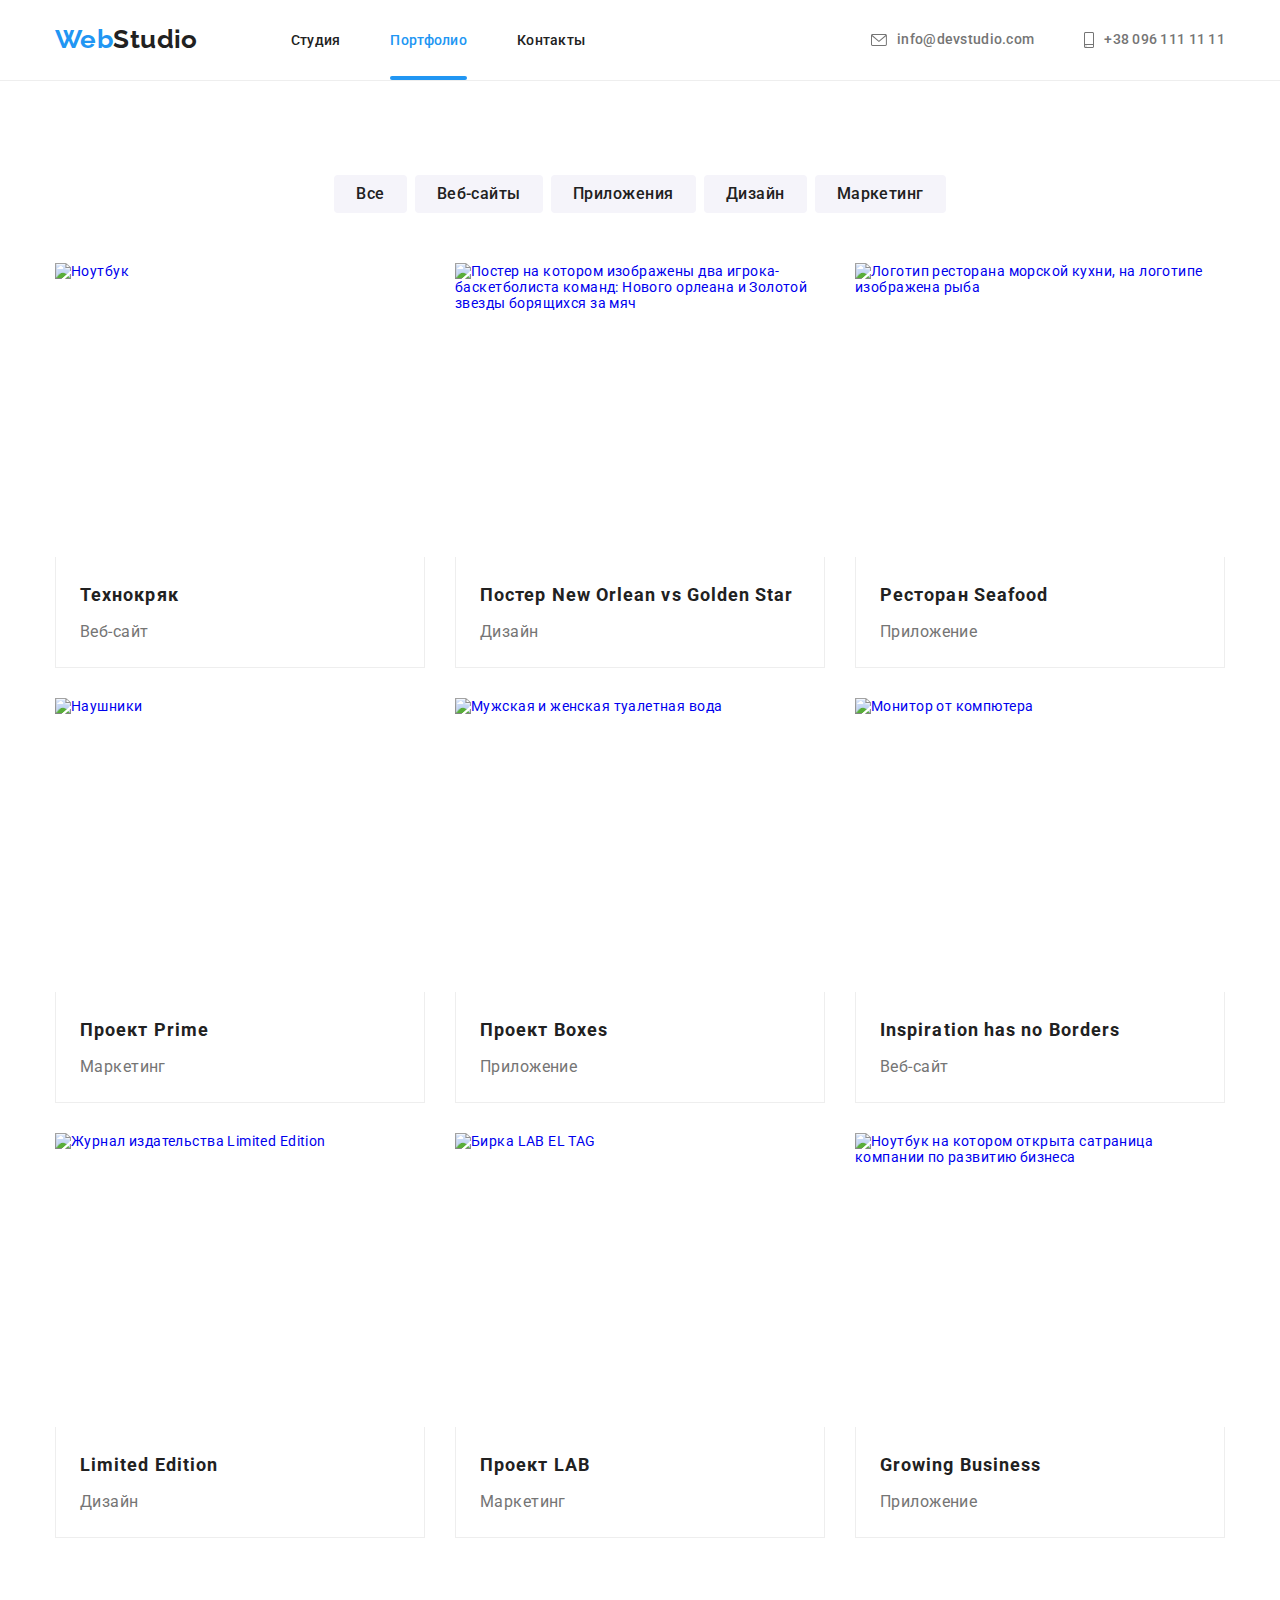
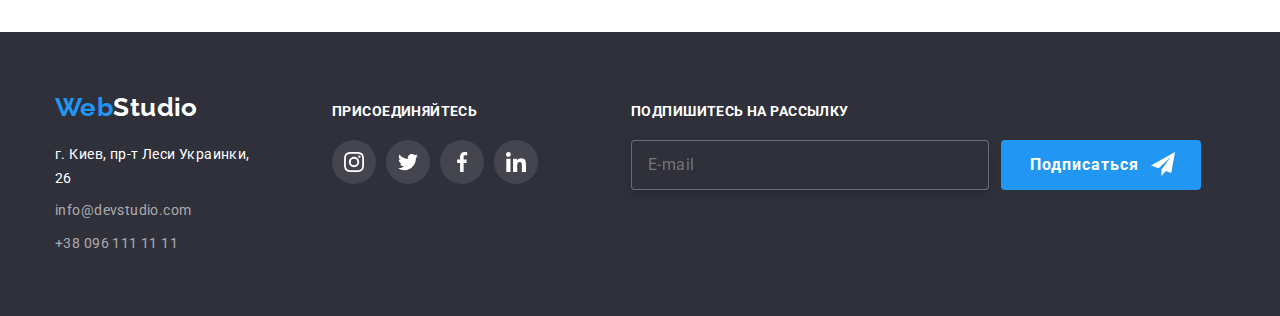
==== commit 1374a998: "Закончил ДЗ № 6 для повторной отправки ментору на проверку" ====
--- a/portfolio.html
+++ b/portfolio.html
@@ -326,7 +326,28 @@
             </li>
           </ul>
         </div>
+        <div class="footer-mailing-lists">
+          <p class="invitation-mailing-lists">Подпишитесь на рассылку</p>
+          <form class="box-invitation-mailing-lists">
+            <div class="footer-mailing-address">
+              <label class="mailing-address-mailing-lists" for="footer-mailing-address">
+                <input
+                  type="email-mailing-lists"
+                  class="email-mailing-lists"
+                  name="mailing-address-mailing-lists"
+                  id="mailing-address-mailing-listsmail"
+                  placeholder="E-mail"
+                />
+              </label>
+            </div>
+            <div class="footer-button-subscribe">
+              <button class="button-subscribe" type="button-subscribe">Подписаться</button>
+              <svg class="icon-send" width="24" height="24"></svg>
+            </div>
+          </form>
+        </div>
       </div>
     </footer>
+    <script src="./js/modal.js"></script>
   </body>
 </html>
--- a/css/styles.css
+++ b/css/styles.css
@@ -49,8 +49,15 @@
 }
 textarea {
   resize: none;
-  max-width: 448px;
-  max-height: 120px;
+  width: 448px;
+  height: 120px;
+  padding: 12px 16px;
+  font-style: normal;
+  font-weight: 400;
+  font-size: 14px;
+  line-height: 1.14px;
+  letter-spacing: 0.01em;
+  color: rgba(117, 117, 117, 0.5);
 }
 /* Убираем маркеры неупорядоченого списка */
 .list {
@@ -260,7 +267,7 @@
   left: 50%;
   transform: translate(-50%, -50%);
   width: 528px;
-  padding: 15px;
+  padding: 40px;
   background-color: #ffffff;
   box-shadow: 0px 1px 3px rgba(0, 0, 0, 0.12), 0px 1px 1px rgba(0, 0, 0, 0.14),
     0px 2px 1px rgba(0, 0, 0, 0.2);
@@ -295,7 +302,6 @@
   padding: 0;
   margin-right: auto;
   margin-left: auto;
-  margin-top: 40px;
   margin-bottom: 12px;
   font-style: normal;
   font-weight: 700;
@@ -309,8 +315,6 @@
 .modal-window-field {
   display: flex;
   flex-direction: column;
-  margin-left: 40px;
-  margin-right: 40px;
 }
 .input-information {
   display: flex;
@@ -351,8 +355,14 @@
 .form-input:hover {
   border-color: var(--accent-color-hover);
 }
+.form-input:focus {
+  outline: transparent var(--accent-color-hover);
+}
 .input-field textarea:hover {
   border-color: var(--accent-color-hover);
+}
+.input-field textarea:focus {
+  outline: transparent var(--accent-color-hover);
 }
 .icon-checkbox {
   position: absolute;
@@ -369,51 +379,30 @@
 .input-field:hover > .icon-checkbox {
   color: var(--accent-color-hover);
 }
-/* ---!!!!!!!!!!!!!!!--- НИ ТАК НЕ РАБОТАЕТ ---!!!!!!!!!!!-- */
-.text-comment textarea {
-  padding: 12px 16px;
-  font-style: normal;
-  font-weight: 400;
-  font-size: 14px;
-  line-height: 1.14px;
-  letter-spacing: 0.01em;
-  color: rgba(117, 117, 117, 0.5);
-}
-/* ---!!!!!!!!!!!!!!--- НИ ТАК НЕ РАБОТАЕТ ---!!!!!!!!!!!!!!!-- */
+.form-input:focus {
+  border-color: var(--accent-color-hover);
+}
+.input-field textarea:focus {
+  border-color: var(--accent-color-hover);
+}
 .input-information textarea::placeholder {
-  padding: 12px 16px;
-  font-style: normal;
-  font-weight: 400;
-  font-size: 14px;
-  line-height: 1.14px;
-  letter-spacing: 0.01em;
-  color: rgba(117, 117, 117, 0.5);
+  font-style: normal;
 }
 .modal-window-checkbox input[type='checkbox'] {
   -webkit-appearance: none;
   -moz-appearance: none;
   appearance: none;
 }
-.tick-checkbox {
-  width: 16px;
-  margin-right: 7px;
-  background: #2196f3;
-  border-radius: 2px;
-  fill: currentColor;
+.icon-vector-checkbox {
+  display: inline-block;
+  color: #212121;
   cursor: pointer;
-  transition: color 250ms var(--timing-function);
-}
-.tick-checkbox:checked + .icon-tick-checkbox::after {
-  color: var(--accent-color);
-}
-.tick-checkbox:checked + .icon-tick-checkbox {
+}
+.checkbox:checked + .icon-vector-checkbox {
+  background-color: var(--accent-color);
+  background-image: url('../images/icons/icon-tick-checkbox.svg');
   background-size: contain;
-  background-origin: content-box;
-  background: #ffffff;
-  border: 0.2px solid #ffffff;
-}
-.tick-checkbox:hover {
-  color: #ffffff;
+  background-origin: border-box;
 }
 .modal-window-checkbox {
   padding: 0;
@@ -448,12 +437,9 @@
   color: var(--accent-color-hover);
 }
 .modal-button-send {
-  padding: 10px 0;
+  padding: 10px 55px;
   padding-right: auto;
-  padding-left: auto;
-  margin-right: auto;
   margin-left: auto;
-  margin-bottom: 40px;
   width: 200px;
   min-width: 89px;
   font-style: normal;
@@ -848,8 +834,6 @@
 /* Приглашение на рассылку футера */
 .box-invitation-mailing-lists {
   display: flex;
-  margin: 0;
-  padding: 0;
 }
 .invitation-mailing-lists {
   margin-left: 93px;
@@ -876,6 +860,7 @@
   align-items: center;
   letter-spacing: 0.03em;
   color: rgba(255, 255, 255, 0.6);
+  cursor: pointer;
 }
 .email-mailing-lists {
   box-sizing: border-box;
@@ -887,15 +872,13 @@
   transition: drop-shadow 250ms var(--timing-function);
   background-color: var(--dark-bg);
 }
+.footer-button-subscribe {
+  display: flex;
+}
 .button-subscribe {
-  position: absolute;
   margin-left: 12px;
-  position: relative;
-  min-width: 200px;
-  padding-top: 10px;
-  padding-bottom: 10px;
-  padding-left: auto;
-  padding-right: auto;
+  width: 200px;
+  padding: 10px 62px 10px 29px;
   border: none;
   font-style: normal;
   font-weight: 700;
@@ -914,18 +897,9 @@
   background-color: var(--accent-color-hover);
   box-shadow: 0px 4px 4px rgba(0, 0, 0, 0.15);
 }
-.icon-button-send {
-  position: fixed;
-  top: 85%;
-  left: 99%;
-  transform: translate(-85%, -99%);
-  color: #ffffff;
-  background-color: var(--accent-color);
-  transition: background-color 250ms var(--timing-function);
-}
-.icon-button-send :hover,
-.icon-button-send:focus {
-  background-color: var(--accent-color-hover);
-}
-.mailing-address-mailing-lists {
-}
+.icon-send {
+  background-image: url('../images/icons/icon-send1.svg');
+  bottom: 50%;
+  left: 50px;
+  transform: translate(-50px, 50%);
+}
